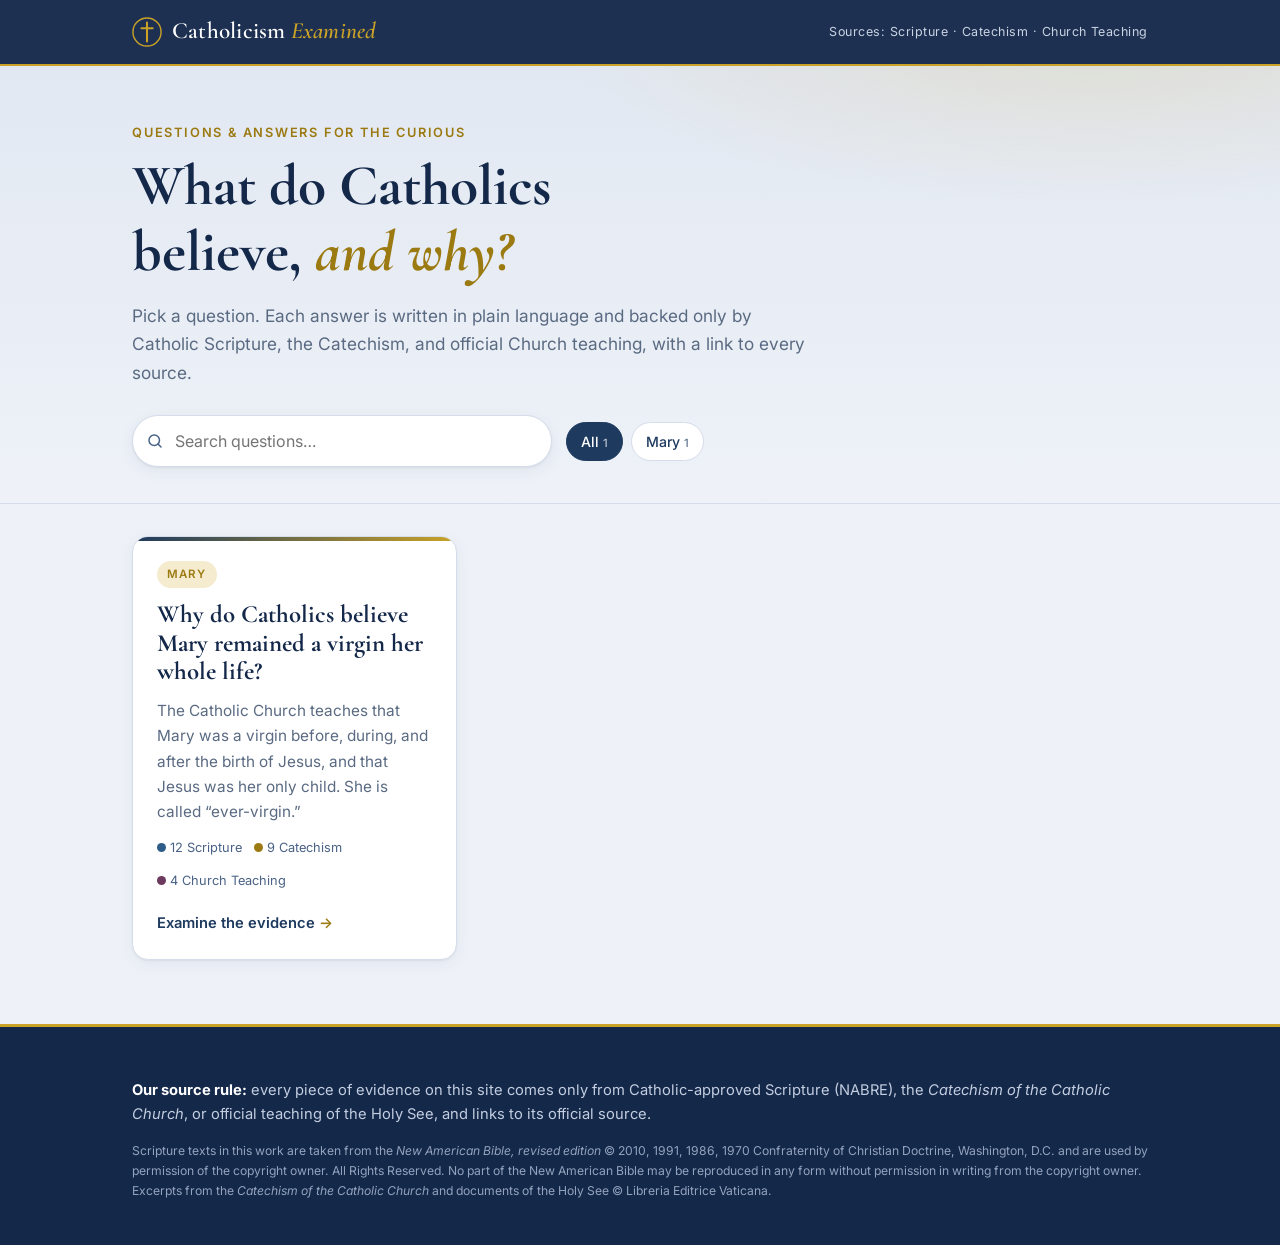
==== index.html @ 9620d7a4 "Initial commit with first claim" ====
<!doctype html>
<html lang="en">
<head>
  <meta charset="utf-8">
  <meta name="viewport" content="width=device-width, initial-scale=1">
  <title>Catholicism Examined</title>
  <meta name="description" content="Clear, sourced answers to common questions about Catholic beliefs, using only Scripture, the Catechism, and official Church teaching.">
  <link rel="preconnect" href="https://fonts.googleapis.com">
  <link rel="preconnect" href="https://fonts.gstatic.com" crossorigin>
  <link href="https://fonts.googleapis.com/css2?family=Cormorant+Garamond:ital,wght@0,500;0,600;0,700;1,500&family=Inter:wght@400;500;600&display=swap" rel="stylesheet">
  <link rel="stylesheet" href="css/styles.css">
</head>
<body>
  <a class="skip-link" href="#main">Skip to content</a>

  <header class="site-header">
    <div class="wrap header-inner">
      <a class="brand" href="#" aria-label="Catholicism Examined — home">
        <svg class="brand-mark" viewBox="0 0 32 32" aria-hidden="true">
          <circle cx="16" cy="16" r="15" fill="none" stroke="currentColor" stroke-width="1.5"/>
          <path d="M16 6v20M10 12h12" stroke="currentColor" stroke-width="2.2" stroke-linecap="round"/>
        </svg>
        <span>Catholicism <em>Examined</em></span>
      </a>
      <span class="header-tag">Sources: Scripture · Catechism · Church Teaching</span>
    </div>
  </header>

  <main id="main">
    <!-- HOME VIEW -->
    <section id="home-view" class="view">
      <div class="hero">
        <div class="wrap">
          <p class="eyebrow">Questions &amp; answers for the curious</p>
          <h1>What do Catholics believe, <span class="gold">and why?</span></h1>
          <p class="lede">Pick a question. Each answer is written in plain language and backed only by Catholic Scripture, the Catechism, and official Church teaching, with a link to every source.</p>
          <div class="controls">
            <label class="search">
              <svg viewBox="0 0 24 24" aria-hidden="true"><circle cx="11" cy="11" r="7" fill="none" stroke="currentColor" stroke-width="2"/><path d="M20 20l-4-4" stroke="currentColor" stroke-width="2" stroke-linecap="round"/></svg>
              <span class="sr-only">Search questions</span>
              <input id="search" type="search" placeholder="Search questions…" autocomplete="off">
            </label>
            <div id="category-filters" class="chips" role="group" aria-label="Filter by topic"></div>
          </div>
        </div>
      </div>
      <div class="wrap">
        <div id="claim-grid" class="claim-grid" aria-live="polite"></div>
        <p id="empty-state" class="empty" hidden>No questions match your search.</p>
      </div>
    </section>

    <!-- CLAIM DETAIL VIEW (filled in by js/app.js) -->
    <article id="claim-view" class="view" hidden></article>
  </main>

  <footer class="site-footer">
    <div class="wrap">
      <p><strong>Our source rule:</strong> every piece of evidence on this site comes only from Catholic-approved Scripture (NABRE), the <em>Catechism of the Catholic Church</em>, or official teaching of the Holy See, and links to its official source.</p>
      <p class="fine">Scripture texts in this work are taken from the <em>New American Bible, revised edition</em> © 2010, 1991, 1986, 1970 Confraternity of Christian Doctrine, Washington, D.C. and are used by permission of the copyright owner. All Rights Reserved. No part of the New American Bible may be reproduced in any form without permission in writing from the copyright owner. Excerpts from the <em>Catechism of the Catholic Church</em> and documents of the Holy See © Libreria Editrice Vaticana.</p>
    </div>
  </footer>

  <script src="js/claims.js"></script>
  <script src="js/app.js"></script>
</body>
</html>
---- css/styles.css ----
/* =========================================================
   Catholicism Examined — light navy & gold theme
   Change colors here and they update everywhere.
   ========================================================= */
:root {
  --bg:          #eef2f8;   /* light navy tint page background */
  --bg-deep:     #e2e8f2;
  --surface:     #ffffff;
  --navy:        #1e3a5f;   /* primary navy */
  --navy-deep:   #14284a;
  --navy-soft:   #4a6285;
  --ink:         #1b2638;   /* body text */
  --muted:       #5a6a82;
  --line:        #d5ddea;
  --gold:        #c9a227;   /* accent gold */
  --gold-deep:   #9c7a12;   /* gold for text (AA contrast on white) */
  --gold-soft:   #f5ecd0;
  --gold-faint:  #fbf6e7;

  --scripture:   #2f5d8a;
  --catechism:   #9c7a12;
  --magisterium: #6b3a5c;

  --radius:      16px;
  --radius-sm:   10px;
  --shadow:      0 1px 2px rgba(20,40,74,.06), 0 4px 16px rgba(20,40,74,.06);
  --shadow-lift: 0 2px 4px rgba(20,40,74,.08), 0 14px 32px rgba(20,40,74,.12);

  --serif: "Cormorant Garamond", Georgia, "Times New Roman", serif;
  --sans:  "Inter", system-ui, -apple-system, "Segoe UI", sans-serif;
}

*, *::before, *::after { box-sizing: border-box; }
html { scroll-behavior: smooth; -webkit-text-size-adjust: 100%; }
body {
  margin: 0;
  background: var(--bg);
  color: var(--ink);
  font: 400 17px/1.65 var(--sans);
  -webkit-font-smoothing: antialiased;
}
img, svg { display: block; }
a { color: var(--navy); }
h1, h2, h3 { font-family: var(--serif); color: var(--navy-deep); line-height: 1.15; margin: 0; }
button { font: inherit; cursor: pointer; }
:focus-visible { outline: 3px solid var(--gold); outline-offset: 2px; border-radius: 6px; }

.wrap { width: 100%; max-width: 1080px; margin: 0 auto; padding: 0 16px; }
@media (min-width: 720px) { .wrap { padding: 0 32px; } }

.sr-only { position: absolute; width: 1px; height: 1px; overflow: hidden; clip: rect(0 0 0 0); white-space: nowrap; }
.skip-link { position: absolute; left: -999px; top: 8px; background: var(--navy); color: #fff; padding: 8px 14px; border-radius: 8px; z-index: 100; }
.skip-link:focus { left: 8px; }

/* ---------- Header ---------- */
.site-header {
  position: sticky; top: 0; z-index: 20;
  background: rgba(20, 40, 74, .96);
  backdrop-filter: saturate(140%) blur(8px);
  border-bottom: 2px solid var(--gold);
}
.header-inner { display: flex; align-items: center; justify-content: space-between; gap: 16px; min-height: 64px; }
.brand { display: flex; align-items: center; gap: 10px; color: #fff; text-decoration: none; font: 600 1.45rem/1 var(--serif); letter-spacing: .01em; }
.brand em { font-style: italic; color: var(--gold); }
.brand-mark { width: 30px; height: 30px; color: var(--gold); }
.header-tag { color: #c9d3e3; font-size: .78rem; letter-spacing: .04em; display: none; }
@media (min-width: 720px) { .header-tag { display: block; } }

/* ---------- Hero ---------- */
.hero {
  background:
    radial-gradient(900px 300px at 85% -10%, rgba(201,162,39,.16), transparent 60%),
    linear-gradient(180deg, var(--bg-deep), var(--bg));
  padding: 56px 0 36px;
  border-bottom: 1px solid var(--line);
}
.eyebrow { margin: 0 0 10px; color: var(--gold-deep); font-weight: 600; font-size: .8rem; letter-spacing: .14em; text-transform: uppercase; }
.hero h1 { font-size: clamp(2.2rem, 6vw, 3.6rem); font-weight: 700; max-width: 16ch; }
.gold { color: var(--gold-deep); font-style: italic; }
.lede { max-width: 62ch; color: var(--muted); font-size: 1.08rem; margin: 16px 0 28px; }

.controls { display: flex; flex-wrap: wrap; gap: 14px; align-items: center; }
.search { position: relative; flex: 1 1 280px; max-width: 420px; }
.search svg { position: absolute; left: 14px; top: 50%; width: 18px; height: 18px; transform: translateY(-50%); color: var(--navy-soft); }
.search input {
  width: 100%; padding: 12px 14px 12px 42px;
  border: 1px solid var(--line); border-radius: 999px;
  background: var(--surface); color: var(--ink); font: inherit; font-size: 1rem;
  box-shadow: var(--shadow);
}
.search input:focus { outline: none; border-color: var(--gold); box-shadow: 0 0 0 3px rgba(201,162,39,.25); }

.chips { display: flex; flex-wrap: wrap; gap: 8px; }
.chip {
  border: 1px solid var(--line); background: var(--surface); color: var(--navy);
  padding: 7px 14px; border-radius: 999px; font-size: .88rem; font-weight: 500;
  transition: background .15s, color .15s, border-color .15s;
}
.chip:hover { border-color: var(--gold); }
.chip[aria-pressed="true"] { background: var(--navy); border-color: var(--navy); color: #fff; }
.chip .count { opacity: .7; margin-left: 4px; font-size: .8em; }

/* ---------- Claim cards ---------- */
.claim-grid { display: grid; grid-template-columns: repeat(auto-fill, minmax(300px, 1fr)); gap: 20px; padding: 32px 0 64px; }
@media (max-width: 360px) { .claim-grid { grid-template-columns: 1fr; } }
.claim-card {
  position: relative; text-align: left; width: 100%;
  display: flex; flex-direction: column; gap: 12px;
  padding: 24px; border: 1px solid var(--line); border-radius: var(--radius);
  background: var(--surface); color: inherit; box-shadow: var(--shadow);
  transition: transform .2s ease, box-shadow .2s ease, border-color .2s;
  overflow: hidden;
}
.claim-card::before {
  content: ""; position: absolute; inset: 0 0 auto 0; height: 4px;
  background: linear-gradient(90deg, var(--navy), var(--gold));
}
.claim-card:hover { transform: translateY(-4px); box-shadow: var(--shadow-lift); border-color: #c8d2e2; }
.claim-card h2 { font-size: 1.55rem; font-weight: 700; }
.claim-card p { margin: 0; color: var(--muted); font-size: .96rem; }
.cat-tag { align-self: flex-start; background: var(--gold-soft); color: var(--gold-deep); font-size: .72rem; font-weight: 600; letter-spacing: .1em; text-transform: uppercase; padding: 4px 10px; border-radius: 999px; }
.card-meta { display: flex; gap: 12px; flex-wrap: wrap; font-size: .8rem; color: var(--navy-soft); }
.card-cta { margin-top: auto; padding-top: 8px; color: var(--navy); font-weight: 600; font-size: .92rem; }
.card-cta span { display: inline-block; transition: transform .2s; color: var(--gold-deep); }
.claim-card:hover .card-cta span { transform: translateX(4px); }
.empty { text-align: center; color: var(--muted); padding: 40px 0 80px; }

/* ---------- Claim detail view ---------- */
.detail-hero { background: linear-gradient(160deg, var(--navy-deep), var(--navy)); color: #fff; padding: 28px 0 44px; position: relative; overflow: hidden; }
.detail-hero::after { content: ""; position: absolute; inset: auto 0 0 0; height: 3px; background: var(--gold); }
.back-btn { display: inline-flex; align-items: center; gap: 6px; background: rgba(255,255,255,.08); border: 1px solid rgba(255,255,255,.18); color: #fff; padding: 8px 14px; border-radius: 999px; font-size: .88rem; margin-bottom: 26px; transition: background .15s; }
.back-btn:hover { background: rgba(255,255,255,.16); }
.detail-hero .cat-tag { background: rgba(201,162,39,.2); color: #f1d98a; }
.detail-hero h1 { color: #fff; font-size: clamp(2rem, 5.5vw, 3.2rem); margin-top: 14px; max-width: 22ch; }

.detail-body { padding: 0 0 72px; }
.answer-box {
  margin-top: -24px; position: relative; z-index: 1;
  background: var(--gold-faint); border: 1px solid #ead9a4; border-left: 5px solid var(--gold);
  border-radius: var(--radius); padding: 22px 24px; box-shadow: var(--shadow);
}
.answer-box .label { font-size: .74rem; font-weight: 600; letter-spacing: .14em; text-transform: uppercase; color: var(--gold-deep); margin: 0 0 6px; }
.answer-box p:last-child { margin: 0; font-family: var(--serif); font-size: 1.42rem; line-height: 1.4; color: var(--navy-deep); font-weight: 600; }

.detail-grid { display: grid; gap: 40px; margin-top: 40px; }
@media (min-width: 960px) { .detail-grid { grid-template-columns: 240px 1fr; } }
.toc { display: none; }
@media (min-width: 960px) {
  .toc { display: block; position: sticky; top: 92px; align-self: start; }
  .toc p { margin: 0 0 10px; font-size: .74rem; font-weight: 600; letter-spacing: .14em; text-transform: uppercase; color: var(--muted); }
  .toc a { display: block; padding: 6px 12px; border-left: 2px solid var(--line); color: var(--navy-soft); text-decoration: none; font-size: .92rem; }
  .toc a:hover { color: var(--navy); border-color: var(--gold); }
}

.section { scroll-margin-top: 88px; }
.section + .section { margin-top: 52px; }
.section-title { display: flex; align-items: center; gap: 12px; font-size: 1.9rem; margin-bottom: 18px; }
.section-title::after { content: ""; flex: 1; height: 1px; background: linear-gradient(90deg, var(--gold), transparent); }
.prose p { margin: 0 0 1em; max-width: 68ch; }

/* Evidence filters */
.ev-tabs { display: flex; flex-wrap: wrap; gap: 8px; margin-bottom: 20px; }
.ev-tab { display: inline-flex; align-items: center; gap: 8px; }
.dot { width: 9px; height: 9px; border-radius: 50%; display: inline-block; }
.dot.scripture { background: var(--scripture); }
.dot.catechism { background: var(--catechism); }
.dot.magisterium { background: var(--magisterium); }

.ev-group + .ev-group { margin-top: 30px; }
.ev-group-title { display: flex; align-items: center; gap: 10px; margin: 0 0 14px; font: 600 .8rem/1 var(--sans); letter-spacing: .14em; text-transform: uppercase; color: var(--muted); }
.ev-list { display: grid; gap: 14px; }

.ev-card {
  --accent: var(--navy);
  background: var(--surface); border: 1px solid var(--line); border-radius: var(--radius);
  padding: 20px 22px; box-shadow: var(--shadow); border-top: 3px solid var(--accent);
  scroll-margin-top: 96px; transition: box-shadow .3s, border-color .3s;
  animation: rise .35s ease both;
}
.ev-card.scripture { --accent: var(--scripture); }
.ev-card.catechism { --accent: var(--catechism); }
.ev-card.magisterium { --accent: var(--magisterium); }
.ev-card.flash { box-shadow: 0 0 0 3px var(--gold), var(--shadow-lift); }
.ev-head { display: flex; flex-wrap: wrap; align-items: baseline; justify-content: space-between; gap: 6px 12px; margin-bottom: 12px; }
.ev-ref { font: 700 1.3rem/1.2 var(--serif); color: var(--accent); }
.ev-source { font-size: .8rem; color: var(--muted); }
.ev-quote {
  margin: 0; padding: 4px 0 4px 18px; border-left: 3px solid var(--gold);
  font: italic 500 1.28rem/1.5 var(--serif); color: var(--navy-deep);
}
.ev-plain { margin: 14px 0 0; padding: 12px 14px; background: var(--bg); border-radius: var(--radius-sm); font-size: .96rem; }
.ev-plain strong { color: var(--navy); }
.ev-note { margin: 10px 0 0; font-size: .88rem; color: var(--muted); }
.ev-note strong { color: var(--navy-soft); }
.ev-link { display: inline-flex; align-items: center; gap: 4px; margin-top: 12px; font-size: .88rem; font-weight: 600; color: var(--navy); text-decoration: none; border-bottom: 1px solid var(--gold); }
.ev-link:hover { color: var(--gold-deep); }

/* Objections accordion */
.faq { display: grid; gap: 12px; }
.faq details { background: var(--surface); border: 1px solid var(--line); border-radius: var(--radius); box-shadow: var(--shadow); overflow: hidden; }
.faq summary {
  list-style: none; cursor: pointer; padding: 18px 52px 18px 22px; position: relative;
  font: 700 1.25rem/1.3 var(--serif); color: var(--navy-deep);
}
.faq summary::-webkit-details-marker { display: none; }
.faq summary::after {
  content: "+"; position: absolute; right: 20px; top: 50%; transform: translateY(-50%);
  width: 26px; height: 26px; border-radius: 50%; display: grid; place-items: center;
  background: var(--gold-soft); color: var(--gold-deep); font: 600 1.1rem/1 var(--sans);
  transition: transform .2s;
}
.faq details[open] summary::after { content: "−"; }
.faq details[open] summary { border-bottom: 1px solid var(--line); }
.faq-body { padding: 16px 22px 20px; }
.faq-body p { margin: 0 0 12px; }
.ref-chips { display: flex; flex-wrap: wrap; gap: 6px; align-items: center; }
.ref-chips span { font-size: .8rem; color: var(--muted); margin-right: 2px; }
.ref-chip { border: 1px solid var(--line); background: var(--bg); color: var(--navy); border-radius: 999px; padding: 4px 11px; font-size: .8rem; font-weight: 500; }
.ref-chip:hover { border-color: var(--gold); background: var(--gold-faint); }

.source-note { margin-top: 52px; padding: 18px 22px; border-radius: var(--radius); background: var(--navy-deep); color: #d9e1ee; font-size: .9rem; }
.source-note strong { color: var(--gold); }

/* ---------- Footer ---------- */
.site-footer { background: var(--navy-deep); color: #c3cde0; padding: 36px 0 44px; border-top: 3px solid var(--gold); font-size: .92rem; }
.site-footer strong { color: #fff; }
.site-footer .fine { font-size: .76rem; color: #93a3bd; margin-bottom: 0; }

/* ---------- Motion ---------- */
.view:not([hidden]) { animation: rise .4s ease both; }
@keyframes rise { from { opacity: 0; transform: translateY(12px); } to { opacity: 1; transform: none; } }
@media (prefers-reduced-motion: reduce) {
  *, *::before, *::after { animation: none !important; transition: none !important; scroll-behavior: auto !important; }
}
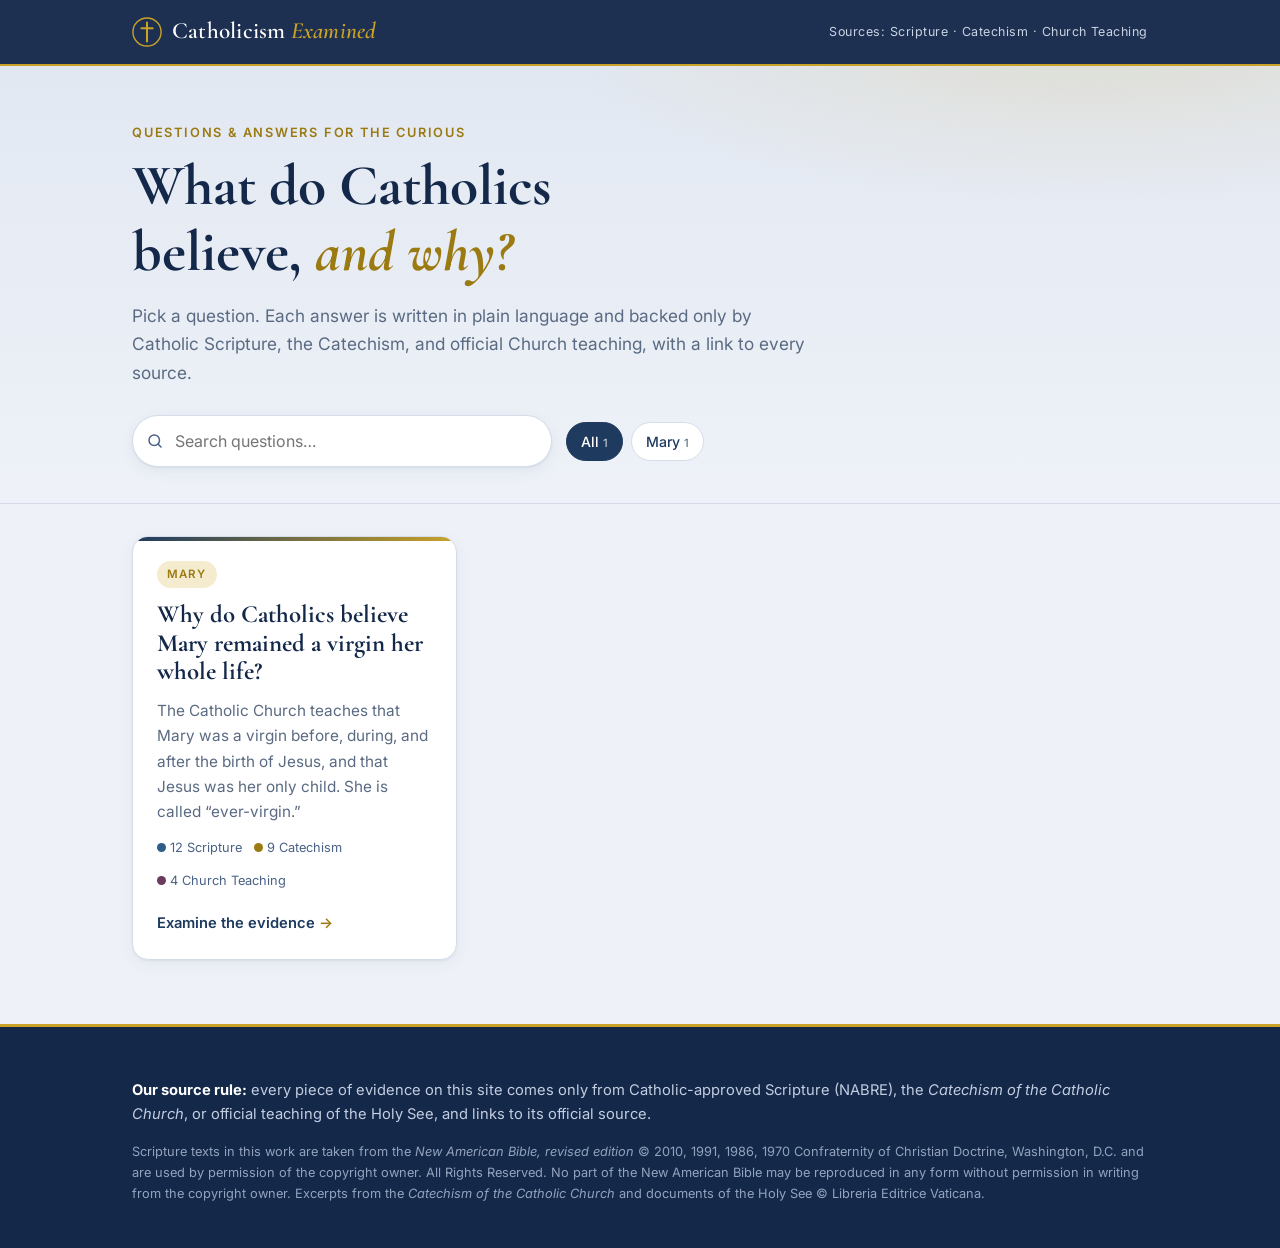
==== commit 09f05278: "Made site work with mobile browsers" ====
--- a/index.html
+++ b/index.html
@@ -3,6 +3,7 @@
 <head>
   <meta charset="utf-8">
   <meta name="viewport" content="width=device-width, initial-scale=1">
+  <meta name="theme-color" content="#14284a">
   <title>Catholicism Examined</title>
   <meta name="description" content="Clear, sourced answers to common questions about Catholic beliefs, using only Scripture, the Catechism, and official Church teaching.">
   <link rel="preconnect" href="https://fonts.googleapis.com">
--- a/css/styles.css
+++ b/css/styles.css
@@ -34,6 +34,7 @@
 html { scroll-behavior: smooth; -webkit-text-size-adjust: 100%; }
 body {
   margin: 0;
+  overflow-wrap: break-word;
   background: var(--bg);
   color: var(--ink);
   font: 400 17px/1.65 var(--sans);
@@ -42,7 +43,7 @@
 img, svg { display: block; }
 a { color: var(--navy); }
 h1, h2, h3 { font-family: var(--serif); color: var(--navy-deep); line-height: 1.15; margin: 0; }
-button { font: inherit; cursor: pointer; }
+button { font: inherit; cursor: pointer; -webkit-tap-highlight-color: transparent; touch-action: manipulation; }
 :focus-visible { outline: 3px solid var(--gold); outline-offset: 2px; border-radius: 6px; }
 
 .wrap { width: 100%; max-width: 1080px; margin: 0 auto; padding: 0 16px; }
@@ -101,8 +102,7 @@
 .chip .count { opacity: .7; margin-left: 4px; font-size: .8em; }
 
 /* ---------- Claim cards ---------- */
-.claim-grid { display: grid; grid-template-columns: repeat(auto-fill, minmax(300px, 1fr)); gap: 20px; padding: 32px 0 64px; }
-@media (max-width: 360px) { .claim-grid { grid-template-columns: 1fr; } }
+.claim-grid { display: grid; grid-template-columns: repeat(auto-fill, minmax(min(300px, 100%), 1fr)); gap: 20px; padding: 32px 0 64px; }
 .claim-card {
   position: relative; text-align: left; width: 100%;
   display: flex; flex-direction: column; gap: 12px;
@@ -115,21 +115,24 @@
   content: ""; position: absolute; inset: 0 0 auto 0; height: 4px;
   background: linear-gradient(90deg, var(--navy), var(--gold));
 }
-.claim-card:hover { transform: translateY(-4px); box-shadow: var(--shadow-lift); border-color: #c8d2e2; }
+@media (hover: hover) {
+  .claim-card:hover { transform: translateY(-4px); box-shadow: var(--shadow-lift); border-color: #c8d2e2; }
+  .claim-card:hover .card-cta span { transform: translateX(4px); }
+}
+.claim-card:active { transform: scale(.985); }
 .claim-card h2 { font-size: 1.55rem; font-weight: 700; }
 .claim-card p { margin: 0; color: var(--muted); font-size: .96rem; }
 .cat-tag { align-self: flex-start; background: var(--gold-soft); color: var(--gold-deep); font-size: .72rem; font-weight: 600; letter-spacing: .1em; text-transform: uppercase; padding: 4px 10px; border-radius: 999px; }
 .card-meta { display: flex; gap: 12px; flex-wrap: wrap; font-size: .8rem; color: var(--navy-soft); }
 .card-cta { margin-top: auto; padding-top: 8px; color: var(--navy); font-weight: 600; font-size: .92rem; }
 .card-cta span { display: inline-block; transition: transform .2s; color: var(--gold-deep); }
-.claim-card:hover .card-cta span { transform: translateX(4px); }
 .empty { text-align: center; color: var(--muted); padding: 40px 0 80px; }
 
 /* ---------- Claim detail view ---------- */
 .detail-hero { background: linear-gradient(160deg, var(--navy-deep), var(--navy)); color: #fff; padding: 28px 0 44px; position: relative; overflow: hidden; }
 .detail-hero::after { content: ""; position: absolute; inset: auto 0 0 0; height: 3px; background: var(--gold); }
 .back-btn { display: inline-flex; align-items: center; gap: 6px; background: rgba(255,255,255,.08); border: 1px solid rgba(255,255,255,.18); color: #fff; padding: 8px 14px; border-radius: 999px; font-size: .88rem; margin-bottom: 26px; transition: background .15s; }
-.back-btn:hover { background: rgba(255,255,255,.16); }
+@media (hover: hover) { .back-btn:hover { background: rgba(255,255,255,.16); } }
 .detail-hero .cat-tag { background: rgba(201,162,39,.2); color: #f1d98a; }
 .detail-hero h1 { color: #fff; font-size: clamp(2rem, 5.5vw, 3.2rem); margin-top: 14px; max-width: 22ch; }
 
@@ -143,12 +146,23 @@
 .answer-box p:last-child { margin: 0; font-family: var(--serif); font-size: 1.42rem; line-height: 1.4; color: var(--navy-deep); font-weight: 600; }
 
 .detail-grid { display: grid; gap: 40px; margin-top: 40px; }
+.detail-grid > * { min-width: 0; }   /* lets long text wrap instead of widening the page */
 @media (min-width: 960px) { .detail-grid { grid-template-columns: 240px 1fr; } }
-.toc { display: none; }
+
+/* "On this page" — a row of jump buttons on phones/tablets, a sticky sidebar on desktop */
+.toc { display: flex; flex-wrap: wrap; gap: 8px; }
+.toc p { display: none; }
+.toc a {
+  display: inline-flex; align-items: center; min-height: 40px; padding: 0 16px;
+  border: 1px solid var(--line); border-radius: 999px; background: var(--surface);
+  color: var(--navy); text-decoration: none; font-size: .9rem; font-weight: 500;
+}
+@media (max-width: 959px) { .detail-grid { gap: 28px; margin-top: 24px; } }
 @media (min-width: 960px) {
+  .toc p { display: block; }
   .toc { display: block; position: sticky; top: 92px; align-self: start; }
   .toc p { margin: 0 0 10px; font-size: .74rem; font-weight: 600; letter-spacing: .14em; text-transform: uppercase; color: var(--muted); }
-  .toc a { display: block; padding: 6px 12px; border-left: 2px solid var(--line); color: var(--navy-soft); text-decoration: none; font-size: .92rem; }
+  .toc a { display: block; min-height: 0; padding: 6px 12px; border: 0; border-left: 2px solid var(--line); border-radius: 0; background: none; color: var(--navy-soft); font-weight: 400; font-size: .92rem; }
   .toc a:hover { color: var(--navy); border-color: var(--gold); }
 }
 
@@ -192,7 +206,7 @@
 .ev-plain strong { color: var(--navy); }
 .ev-note { margin: 10px 0 0; font-size: .88rem; color: var(--muted); }
 .ev-note strong { color: var(--navy-soft); }
-.ev-link { display: inline-flex; align-items: center; gap: 4px; margin-top: 12px; font-size: .88rem; font-weight: 600; color: var(--navy); text-decoration: none; border-bottom: 1px solid var(--gold); }
+.ev-link { display: inline-flex; align-items: center; gap: 4px; margin-top: 12px; font-size: .88rem; font-weight: 600; color: var(--navy); text-decoration: underline; text-decoration-color: var(--gold); text-decoration-thickness: 1.5px; text-underline-offset: 4px; }
 .ev-link:hover { color: var(--gold-deep); }
 
 /* Objections accordion */
@@ -224,7 +238,47 @@
 /* ---------- Footer ---------- */
 .site-footer { background: var(--navy-deep); color: #c3cde0; padding: 36px 0 44px; border-top: 3px solid var(--gold); font-size: .92rem; }
 .site-footer strong { color: #fff; }
-.site-footer .fine { font-size: .76rem; color: #93a3bd; margin-bottom: 0; }
+.site-footer .fine { font-size: .8rem; color: #93a3bd; margin-bottom: 0; }
+
+/* ---------- Phones (up to 600px wide) ---------- */
+@media (max-width: 600px) {
+  body { font-size: 16.5px; }
+  .header-inner { min-height: 56px; }
+  .brand { font-size: 1.3rem; }
+  .brand-mark { width: 26px; height: 26px; }
+
+  .hero { padding: 36px 0 26px; }
+  .lede { font-size: 1rem; margin: 12px 0 22px; }
+  .search { flex-basis: 100%; max-width: none; }
+  .chip { min-height: 40px; }
+
+  .claim-grid { gap: 16px; padding: 24px 0 48px; }
+  .claim-card { padding: 22px 20px; }
+  .claim-card h2 { font-size: 1.45rem; }
+
+  .detail-hero { padding: 20px 0 40px; }
+  .back-btn { min-height: 40px; margin-bottom: 20px; }
+  .detail-hero h1 { font-size: 1.9rem; }
+
+  .answer-box { padding: 18px 18px 18px 16px; }
+  .answer-box p:last-child { font-size: 1.24rem; }
+
+  .section + .section { margin-top: 40px; }
+  .section-title { font-size: 1.65rem; margin-bottom: 14px; }
+
+  .ev-card { padding: 18px 16px; }
+  .ev-ref { font-size: 1.2rem; }
+  .ev-quote { font-size: 1.18rem; padding-left: 14px; }
+  .ev-plain { font-size: .95rem; }
+  .ev-link { padding: 8px 0; margin-top: 4px; }
+
+  .faq summary { padding: 16px 50px 16px 16px; font-size: 1.15rem; }
+  .faq-body { padding: 14px 16px 18px; }
+  .ref-chip { min-height: 36px; padding: 0 12px; font-size: .82rem; }
+
+  .source-note { margin-top: 40px; padding: 16px 18px; }
+  .site-footer { padding: 28px 0 36px; }
+}
 
 /* ---------- Motion ---------- */
 .view:not([hidden]) { animation: rise .4s ease both; }
